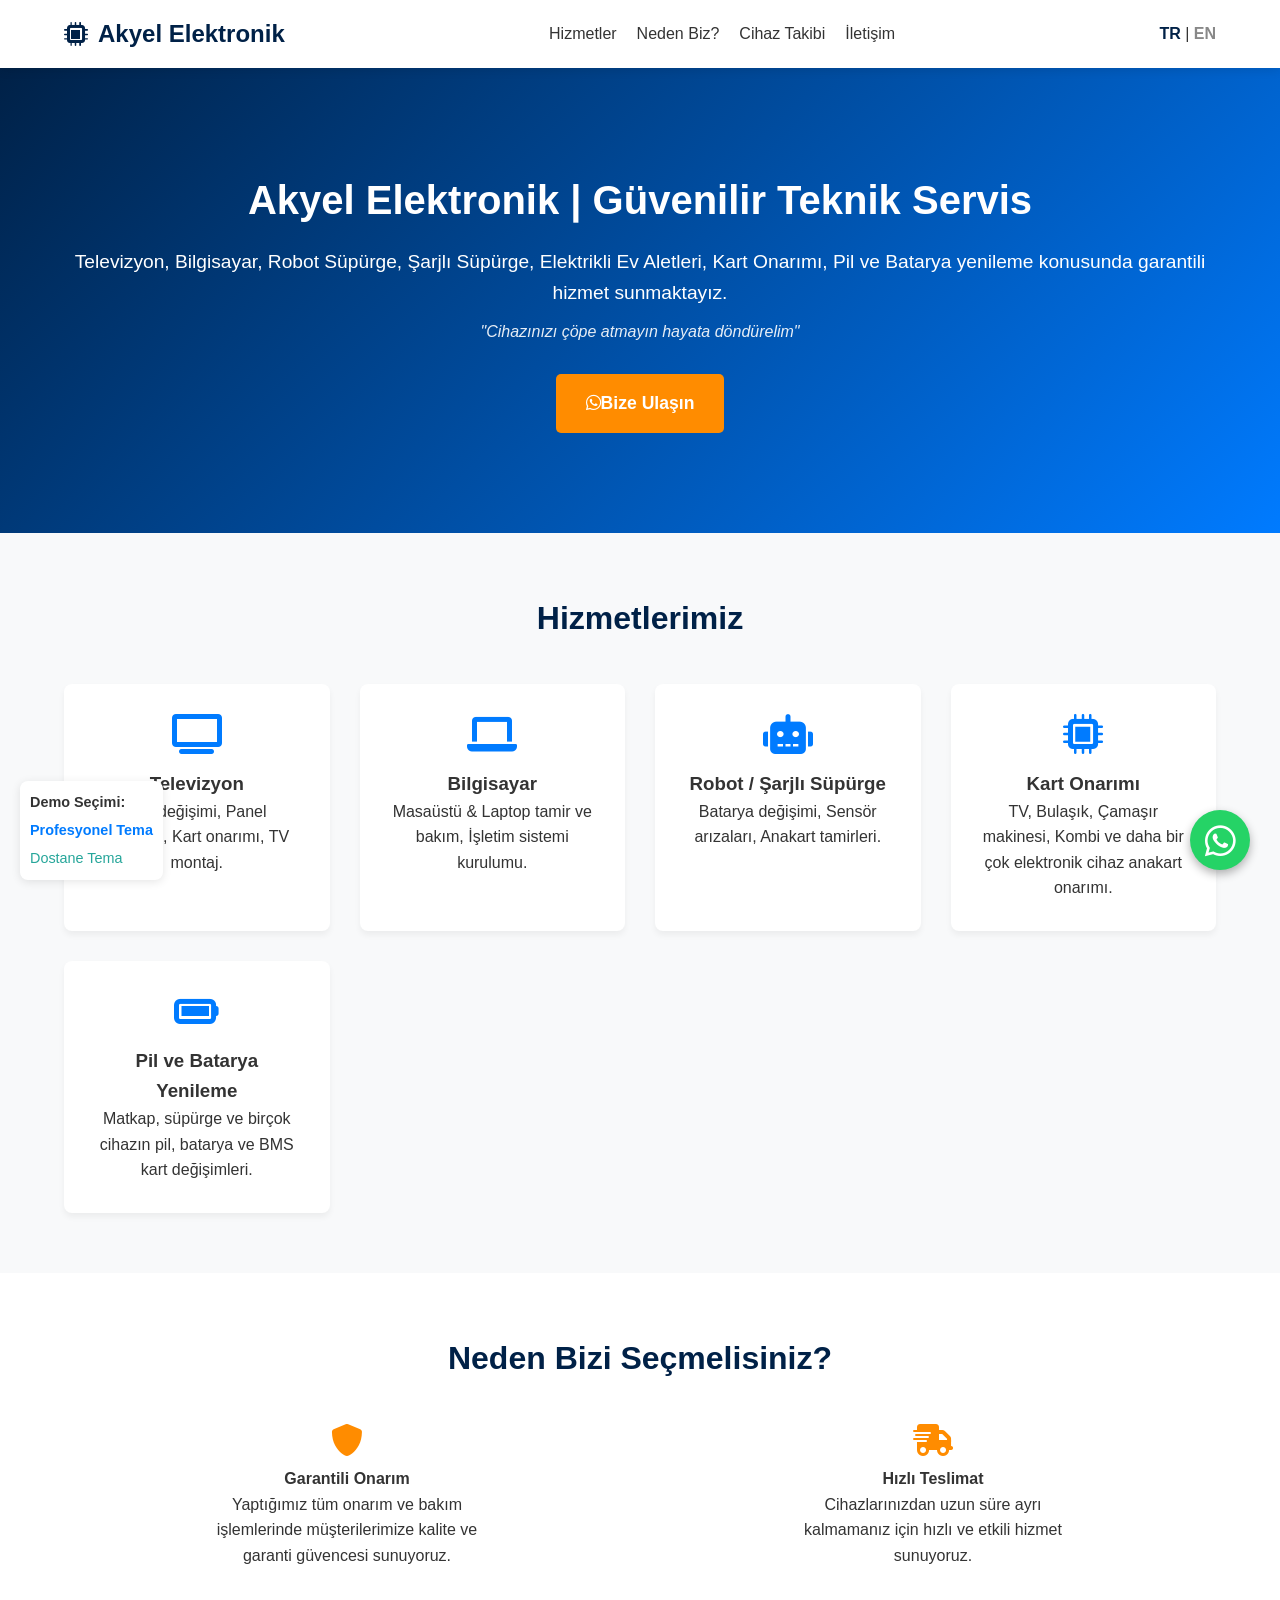
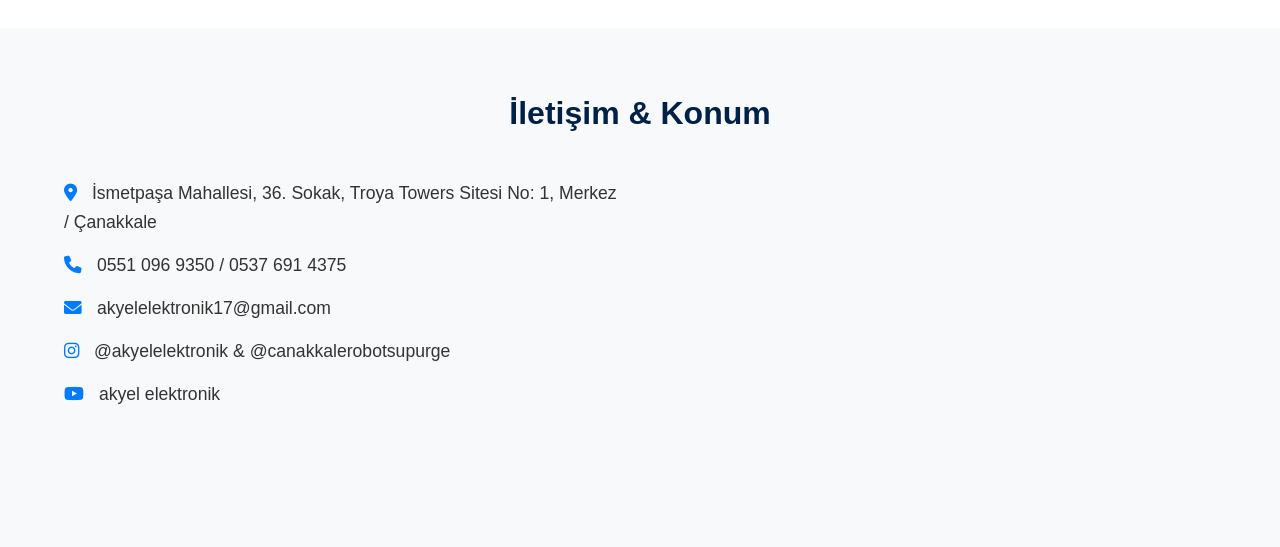
==== elektronik-servis-demo/index.html @ ee331061 "Update index.html" ====
<!DOCTYPE html>
<html lang="tr">
<head>
    <meta charset="UTF-8">
    <meta name="viewport" content="width=device-width, initial-scale=1.0">
    <title>Akyel Elektronik | Teknik Servis</title>
    <link rel="stylesheet" href="styles.css">
    <link rel="stylesheet" href="https://cdnjs.cloudflare.com/ajax/libs/font-awesome/6.0.0/css/all.min.css">
</head>
<body>
    <!-- Header -->
    <header class="sticky-header">
        <div class="container header-container">
            <div class="logo">
                <i class="fas fa-microchip"></i> Akyel Elektronik
            </div>
            <nav>
                <ul class="nav-links">
                    <li><a href="#services">Hizmetler</a></li>
                    <li><a href="#why-us">Neden Biz?</a></li>
                    <li><a href="#tracking">Cihaz Takibi</a></li>
                    <li><a href="#contact">İletişim</a></li>
                </ul>
            </nav>
            <div class="lang-toggle">
                <span class="active">TR</span> | <span>EN</span>
            </div>
        </div>
    </header>

    <!-- Hero Section -->
    <section class="hero">
        <div class="container hero-content">
            <h1>Akyel Elektronik | Güvenilir Teknik Servis</h1>
            <p class="sub-headline">Televizyon, Bilgisayar, Robot Süpürge, Şarjlı Süpürge, Elektrikli Ev Aletleri, Kart Onarımı, Pil ve Batarya yenileme konusunda garantili hizmet sunmaktayız.</p>
            <p class="slogan">"Cihazınızı çöpe atmayın hayata döndürelim"</p>
            <a href="https://wa.me/905510969350" class="cta-button"><i class="fab fa-whatsapp"></i>Bize Ulaşın</a>
        </div>
    </section>

    <!-- Services Section -->
    <section id="services" class="services">
        <div class="container">
            <h2>Hizmetlerimiz</h2>
            <div class="services-grid">
                <div class="service-card">
                    <i class="fas fa-tv"></i>
                    <h3>Televizyon</h3>
                    <p>Led değişimi, Panel değişimi, Kart onarımı, TV montaj.</p>
                </div>
                <div class="service-card">
                    <i class="fas fa-laptop"></i>
                    <h3>Bilgisayar</h3>
                    <p>Masaüstü & Laptop tamir ve bakım, İşletim sistemi kurulumu.</p>
                </div>
                <div class="service-card">
                    <i class="fas fa-robot"></i>
                    <h3>Robot / Şarjlı Süpürge</h3>
                    <p>Batarya değişimi, Sensör arızaları, Anakart tamirleri.</p>
                </div>
                <div class="service-card">
                    <i class="fas fa-microchip"></i>
                    <h3>Kart Onarımı</h3>
                    <p>TV, Bulaşık, Çamaşır makinesi, Kombi ve daha bir çok elektronik cihaz anakart onarımı.</p>
                </div>
                <div class="service-card">
                    <i class="fas fa-battery-full"></i>
                    <h3>Pil ve Batarya Yenileme</h3>
                    <p>Matkap, süpürge ve birçok cihazın pil, batarya ve BMS kart değişimleri.</p>
                </div>
            </div>
        </div>
    </section>

    <!-- Why Us Section -->
    <section id="why-us" class="why-us">
        <div class="container">
            <h2>Neden Bizi Seçmelisiniz?</h2>
            <div class="features">
                <div class="feature">
                    <i class="fas fa-shield-alt"></i>
                    <h4>Garantili Onarım</h4>
                    <p>Yaptığımız tüm onarım ve bakım işlemlerinde müşterilerimize kalite ve garanti güvencesi sunuyoruz.</p>
                </div>
                <div class="feature">
                    <i class="fas fa-shipping-fast"></i>
                    <h4>Hızlı Teslimat</h4>
                    <p>Cihazlarınızdan uzun süre ayrı kalmamanız için hızlı ve etkili hizmet sunuyoruz.</p>
                </div>
            </div>
        </div>
    </section>

    <!-- Contact & Location -->
    <section id="contact" class="contact">
        <div class="container">
            <h2>İletişim & Konum</h2>
            <div class="contact-content">
                <div class="contact-info">
                    <p><i class="fas fa-map-marker-alt"></i> İsmetpaşa Mahallesi, 36. Sokak, Troya Towers Sitesi No: 1, Merkez / Çanakkale</p>
                    <p><i class="fas fa-phone"></i> 0551 096 9350 / 0537 691 4375</p>
                    <p><i class="fas fa-envelope"></i> akyelelektronik17@gmail.com</p>
                    <p><i class="fab fa-instagram"></i> @akyelelektronik & @canakkalerobotsupurge</p>
                    <p><i class="fab fa-youtube"></i> akyel elektronik</p>
                </div>
                <div class="map-placeholder">
                    <!-- Embed Google Maps iframe here -->
                    <iframe src="https://www.google.com/maps/embed?pb=!1m18!1m12!1m3!1d3047.854974246197!2d26.41703667527181!3d40.13437197148569!2m3!1f0!2f0!3f0!3m2!1i1024!2i768!4f13.1!3m3!1m2!1s0x14b1a9e8674c9651%3A0xeab5b7f74c10eb1b!2sTroya%20Towers!5e0!3m2!1str!2str!4v1709825638123!5m2!1str!2str" width="100%" height="300" style="border:0;" allowfullscreen="" loading="lazy" referrerpolicy="no-referrer-when-downgrade"></iframe>
                </div>
            </div>
        </div>
    </section>

    <!-- Theme Switcher -->
    <div class="theme-switcher" style="position: fixed; bottom: 20px; left: 20px; background: white; padding: 10px; border-radius: 8px; box-shadow: 0 2px 10px rgba(0,0,0,0.1); z-index: 1000;">
        <p style="margin-bottom: 5px; font-weight: bold; font-size: 0.9rem;">Demo Seçimi:</p>
        <a href="index.html" style="display: block; color: #007BFF; text-decoration: none; font-weight: bold; margin-bottom: 5px; font-size: 0.9rem;">Profesyonel Tema</a>
        <a href="../elektronik-servis-friendly/index.html" style="display: block; color: #26A69A; text-decoration: none; font-size: 0.9rem;">Dostane Tema</a>
    </div>

    <!-- Floating WhatsApp Button -->
    <a href="https://wa.me/905510969350" class="floating-wa" target="_blank">
        <i class="fab fa-whatsapp"></i>
    </a>

    <script src="script.js"></script>
</body>
</html>
---- elektronik-servis-demo/styles.css ----
:root {
    --primary-color: #002147; /* Deep Navy */
    --secondary-color: #007BFF; /* Electric Blue */
    --accent-color: #FF8C00; /* Safety Orange */
    --bg-color: #F8F9FA; /* Cloud Gray */
    --text-color: #333333;
    --white: #ffffff;
}

* {
    margin: 0;
    padding: 0;
    box-sizing: border-box;
    font-family: 'Segoe UI', Tahoma, Geneva, Verdana, sans-serif;
}

body {
    background-color: var(--bg-color);
    color: var(--text-color);
    line-height: 1.6;
    scroll-behavior: smooth;
}

.container {
    width: 90%;
    max-width: 1200px;
    margin: 0 auto;
}

/* Header */
.sticky-header {
    position: sticky;
    top: 0;
    background-color: var(--white);
    box-shadow: 0 2px 10px rgba(0,0,0,0.1);
    z-index: 1000;
    padding: 15px 0;
}

.header-container {
    display: flex;
    justify-content: space-between;
    align-items: center;
}

.logo {
    font-size: 1.5rem;
    font-weight: bold;
    color: var(--primary-color);
    display: flex;
    align-items: center;
    gap: 10px;
}

.nav-links {
    list-style: none;
    display: flex;
    gap: 20px;
}

.nav-links a {
    text-decoration: none;
    color: var(--text-color);
    font-weight: 500;
    transition: color 0.3s;
}

.nav-links a:hover {
    color: var(--secondary-color);
}

.lang-toggle span {
    cursor: pointer;
    font-weight: bold;
    color: #888;
}

.lang-toggle span.active {
    color: var(--primary-color);
}

/* Hero Section */
.hero {
    background: linear-gradient(135deg, var(--primary-color), var(--secondary-color));
    color: var(--white);
    padding: 100px 0;
    text-align: center;
}

.hero h1 {
    font-size: 2.5rem;
    margin-bottom: 15px;
}

.sub-headline {
    font-size: 1.2rem;
    margin-bottom: 10px;
}

.slogan {
    font-style: italic;
    margin-bottom: 30px;
    opacity: 0.9;
}

.cta-button {
    display: inline-block;
    background-color: var(--accent-color);
    color: var(--white);
    padding: 15px 30px;
    text-decoration: none;
    border-radius: 5px;
    font-size: 1.1rem;
    font-weight: bold;
    transition: background-color 0.3s;
}

.cta-button:hover {
    background-color: #e07b00;
}

/* Sections General */
section {
    padding: 60px 0;
}

section h2 {
    text-align: center;
    color: var(--primary-color);
    margin-bottom: 40px;
    font-size: 2rem;
}

/* Services Grid */
.services-grid {
    display: grid;
    grid-template-columns: repeat(auto-fit, minmax(250px, 1fr));
    gap: 30px;
}

.service-card {
    background: var(--white);
    padding: 30px;
    border-radius: 8px;
    text-align: center;
    box-shadow: 0 4px 6px rgba(0,0,0,0.05);
    transition: transform 0.3s;
}

.service-card:hover {
    transform: translateY(-5px);
}

.service-card i {
    font-size: 2.5rem;
    color: var(--secondary-color);
    margin-bottom: 15px;
}

/* Why Us */
.why-us {
    background-color: var(--white);
}

.features {
    display: flex;
    justify-content: space-around;
    flex-wrap: wrap;
    gap: 20px;
}

.feature {
    text-align: center;
    max-width: 300px;
}

.feature i {
    font-size: 2rem;
    color: var(--accent-color);
    margin-bottom: 10px;
}

/* Tracking */
.tracking {
    text-align: center;
}

.tracking-form {
    margin-top: 20px;
    display: flex;
    justify-content: center;
    gap: 10px;
}

.tracking-form input {
    padding: 10px 15px;
    font-size: 1rem;
    border: 1px solid #ccc;
    border-radius: 4px;
    width: 100%;
    max-width: 300px;
}

.btn-secondary {
    background-color: var(--primary-color);
    color: var(--white);
    border: none;
    padding: 10px 20px;
    font-size: 1rem;
    border-radius: 4px;
    cursor: pointer;
}

.hidden {
    display: none !important;
}

#tracking-result {
    margin-top: 20px;
    padding: 15px;
    border-radius: 4px;
    display: inline-block;
}

/* Contact */
.contact-content {
    display: flex;
    flex-wrap: wrap;
    gap: 40px;
    justify-content: space-between;
}

.contact-info {
    flex: 1;
    min-width: 300px;
}

.contact-info p {
    margin-bottom: 15px;
    font-size: 1.1rem;
}

.contact-info i {
    color: var(--secondary-color);
    margin-right: 10px;
}

.map-placeholder {
    flex: 1;
    min-width: 300px;
}

.mock-map {
    background-color: #e9ecef;
    height: 250px;
    display: flex;
    align-items: center;
    justify-content: center;
    border-radius: 8px;
    color: #6c757d;
    font-weight: bold;
}

/* Floating WhatsApp */
.floating-wa {
    position: fixed;
    bottom: 30px;
    right: 30px;
    background-color: #25D366;
    color: white;
    width: 60px;
    height: 60px;
    border-radius: 50%;
    display: flex;
    align-items: center;
    justify-content: center;
    font-size: 35px;
    box-shadow: 0 4px 10px rgba(0,0,0,0.3);
    z-index: 1000;
    text-decoration: none;
    transition: transform 0.3s;
}

.floating-wa:hover {
    transform: scale(1.1);
}

/* Mobile Responsive */
@media (max-width: 768px) {
    .nav-links {
        display: none; /* Simple mobile hide for demo */
    }
    .hero h1 {
        font-size: 2rem;
    }
    .tracking-form {
        flex-direction: column;
        align-items: center;
    }
}
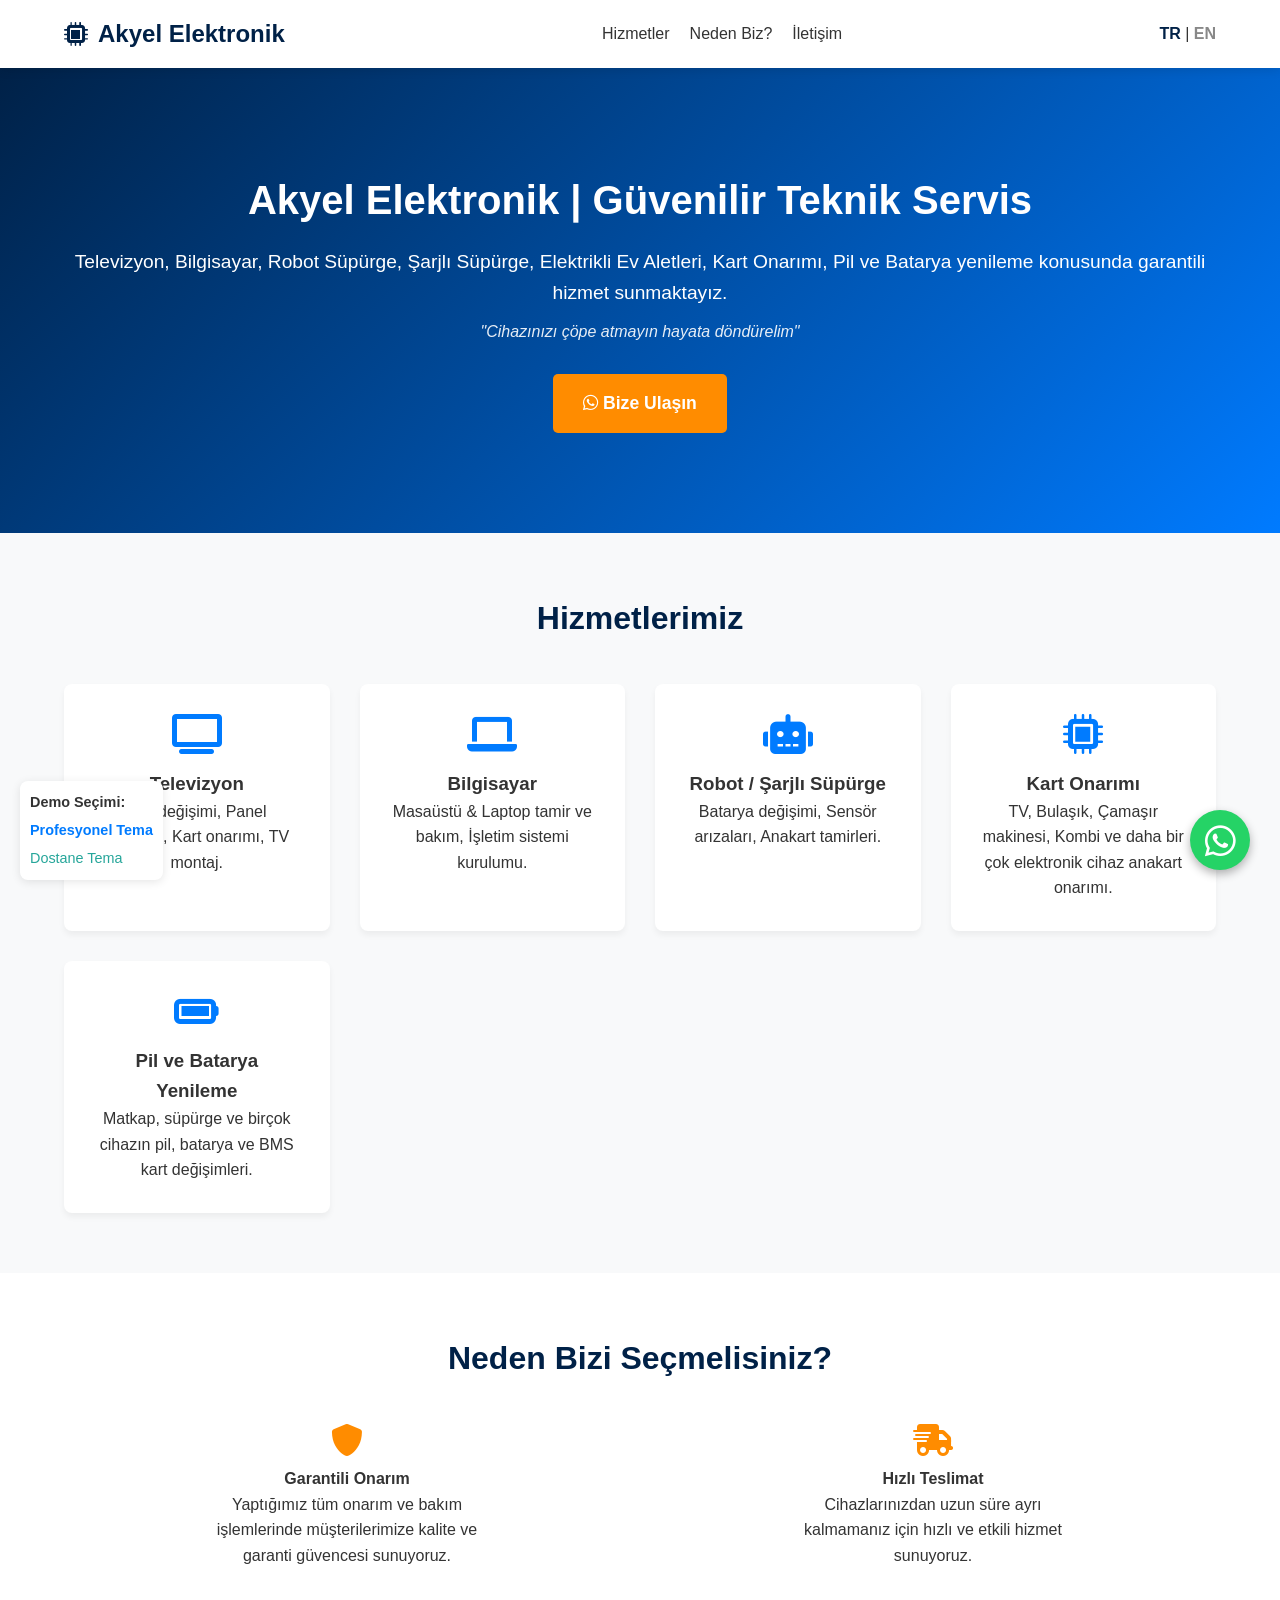
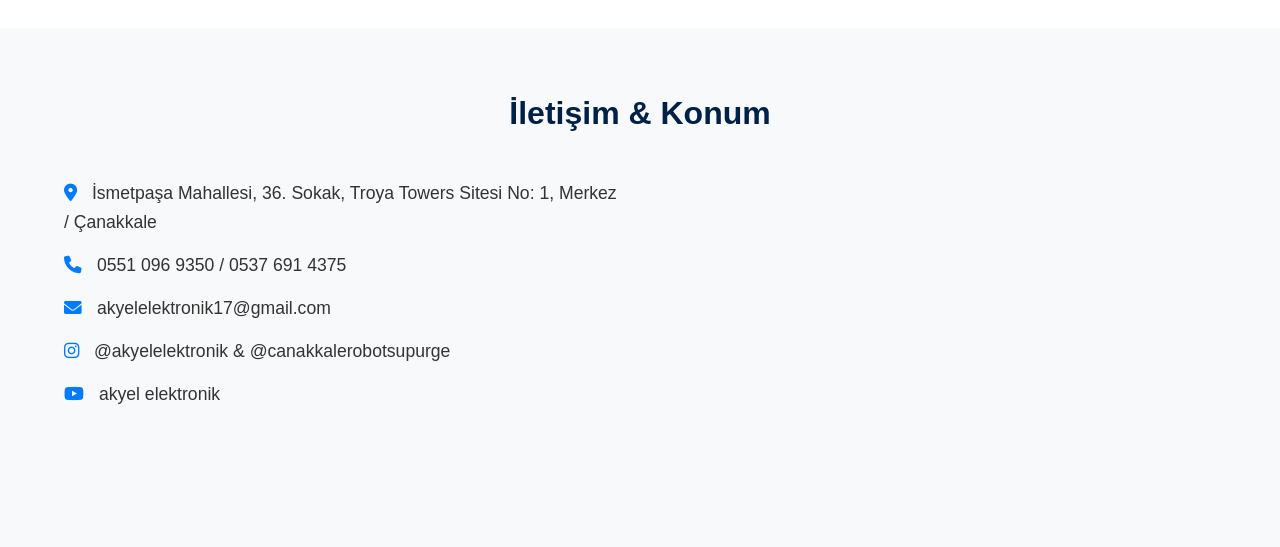
==== commit 680b6bdb: "Remove friendly theme and tweak demo page Delete the elektrik-servis-friendly demo (index.html and t" ====
--- a/elektronik-servis-demo/index.html
+++ b/elektronik-servis-demo/index.html
@@ -18,7 +18,6 @@
                 <ul class="nav-links">
                     <li><a href="#services">Hizmetler</a></li>
                     <li><a href="#why-us">Neden Biz?</a></li>
-                    <li><a href="#tracking">Cihaz Takibi</a></li>
                     <li><a href="#contact">İletişim</a></li>
                 </ul>
             </nav>
@@ -34,7 +33,7 @@
             <h1>Akyel Elektronik | Güvenilir Teknik Servis</h1>
             <p class="sub-headline">Televizyon, Bilgisayar, Robot Süpürge, Şarjlı Süpürge, Elektrikli Ev Aletleri, Kart Onarımı, Pil ve Batarya yenileme konusunda garantili hizmet sunmaktayız.</p>
             <p class="slogan">"Cihazınızı çöpe atmayın hayata döndürelim"</p>
-            <a href="https://wa.me/905510969350" class="cta-button"><i class="fab fa-whatsapp"></i>Bize Ulaşın</a>
+            <a href="https://wa.me/905510969350" class="cta-button"><i class="fab fa-whatsapp"></i> Bize Ulaşın</a>
         </div>
     </section>
 
@@ -105,7 +104,7 @@
                 </div>
                 <div class="map-placeholder">
                     <!-- Embed Google Maps iframe here -->
-                    <iframe src="https://www.google.com/maps/embed?pb=!1m18!1m12!1m3!1d3047.854974246197!2d26.41703667527181!3d40.13437197148569!2m3!1f0!2f0!3f0!3m2!1i1024!2i768!4f13.1!3m3!1m2!1s0x14b1a9e8674c9651%3A0xeab5b7f74c10eb1b!2sTroya%20Towers!5e0!3m2!1str!2str!4v1709825638123!5m2!1str!2str" width="100%" height="300" style="border:0;" allowfullscreen="" loading="lazy" referrerpolicy="no-referrer-when-downgrade"></iframe>
+                    <iframe src="https://maps.app.goo.gl/QxZrLkQrFJNAsEnj9" width="100%" height="300" style="border:0;" allowfullscreen="" loading="lazy" referrerpolicy="no-referrer-when-downgrade"></iframe>
                 </div>
             </div>
         </div>
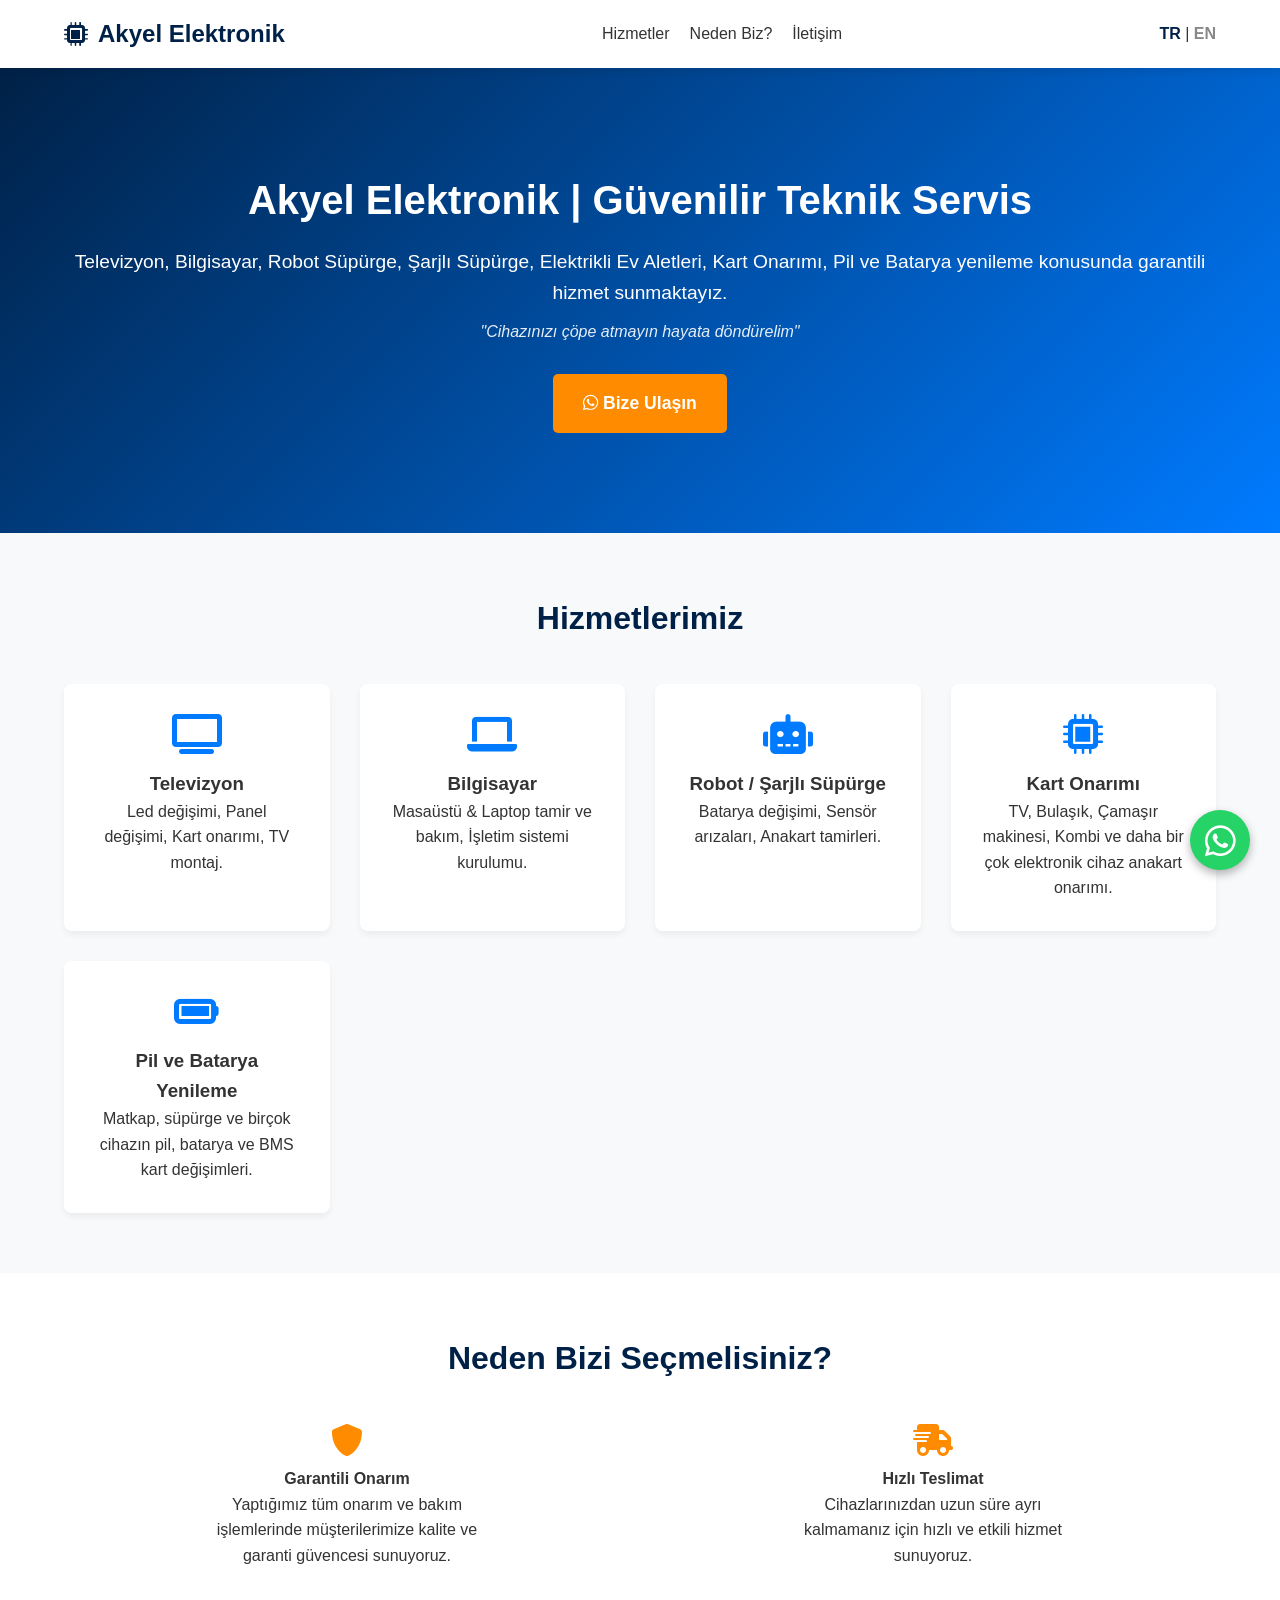
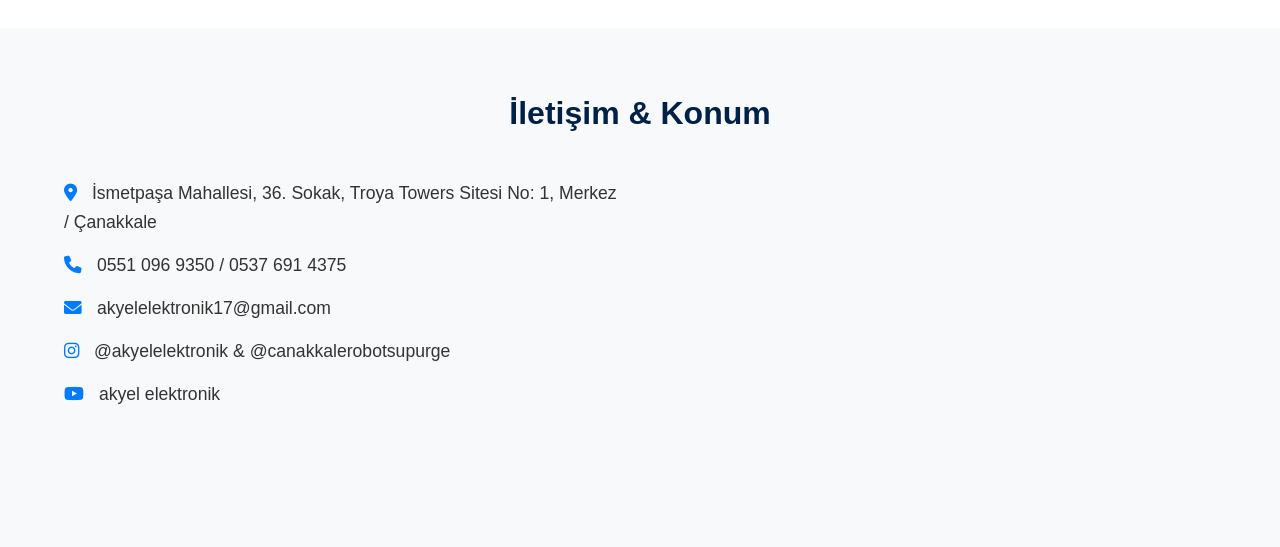
==== commit 0ac54c53: "Update index.html" ====
--- a/elektronik-servis-demo/index.html
+++ b/elektronik-servis-demo/index.html
@@ -104,18 +104,11 @@
                 </div>
                 <div class="map-placeholder">
                     <!-- Embed Google Maps iframe here -->
-                    <iframe src="https://maps.app.goo.gl/QxZrLkQrFJNAsEnj9" width="100%" height="300" style="border:0;" allowfullscreen="" loading="lazy" referrerpolicy="no-referrer-when-downgrade"></iframe>
+                    <iframe src="https://www.google.com/maps/embed?pb=!1m18!1m12!1m3!1d3047.854974246197!2d26.41703667527181!3d40.13437197148569!2m3!1f0!2f0!3f0!3m2!1i1024!2i768!4f13.1!3m3!1m2!1s0x14b1a9e8674c9651%3A0xeab5b7f74c10eb1b!2sTroya%20Towers!5e0!3m2!1str!2str!4v1709825638123!5m2!1str!2str" width="100%" height="300" style="border:0;" allowfullscreen="" loading="lazy" referrerpolicy="no-referrer-when-downgrade"></iframe>
                 </div>
             </div>
         </div>
     </section>
-
-    <!-- Theme Switcher -->
-    <div class="theme-switcher" style="position: fixed; bottom: 20px; left: 20px; background: white; padding: 10px; border-radius: 8px; box-shadow: 0 2px 10px rgba(0,0,0,0.1); z-index: 1000;">
-        <p style="margin-bottom: 5px; font-weight: bold; font-size: 0.9rem;">Demo Seçimi:</p>
-        <a href="index.html" style="display: block; color: #007BFF; text-decoration: none; font-weight: bold; margin-bottom: 5px; font-size: 0.9rem;">Profesyonel Tema</a>
-        <a href="../elektronik-servis-friendly/index.html" style="display: block; color: #26A69A; text-decoration: none; font-size: 0.9rem;">Dostane Tema</a>
-    </div>
 
     <!-- Floating WhatsApp Button -->
     <a href="https://wa.me/905510969350" class="floating-wa" target="_blank">
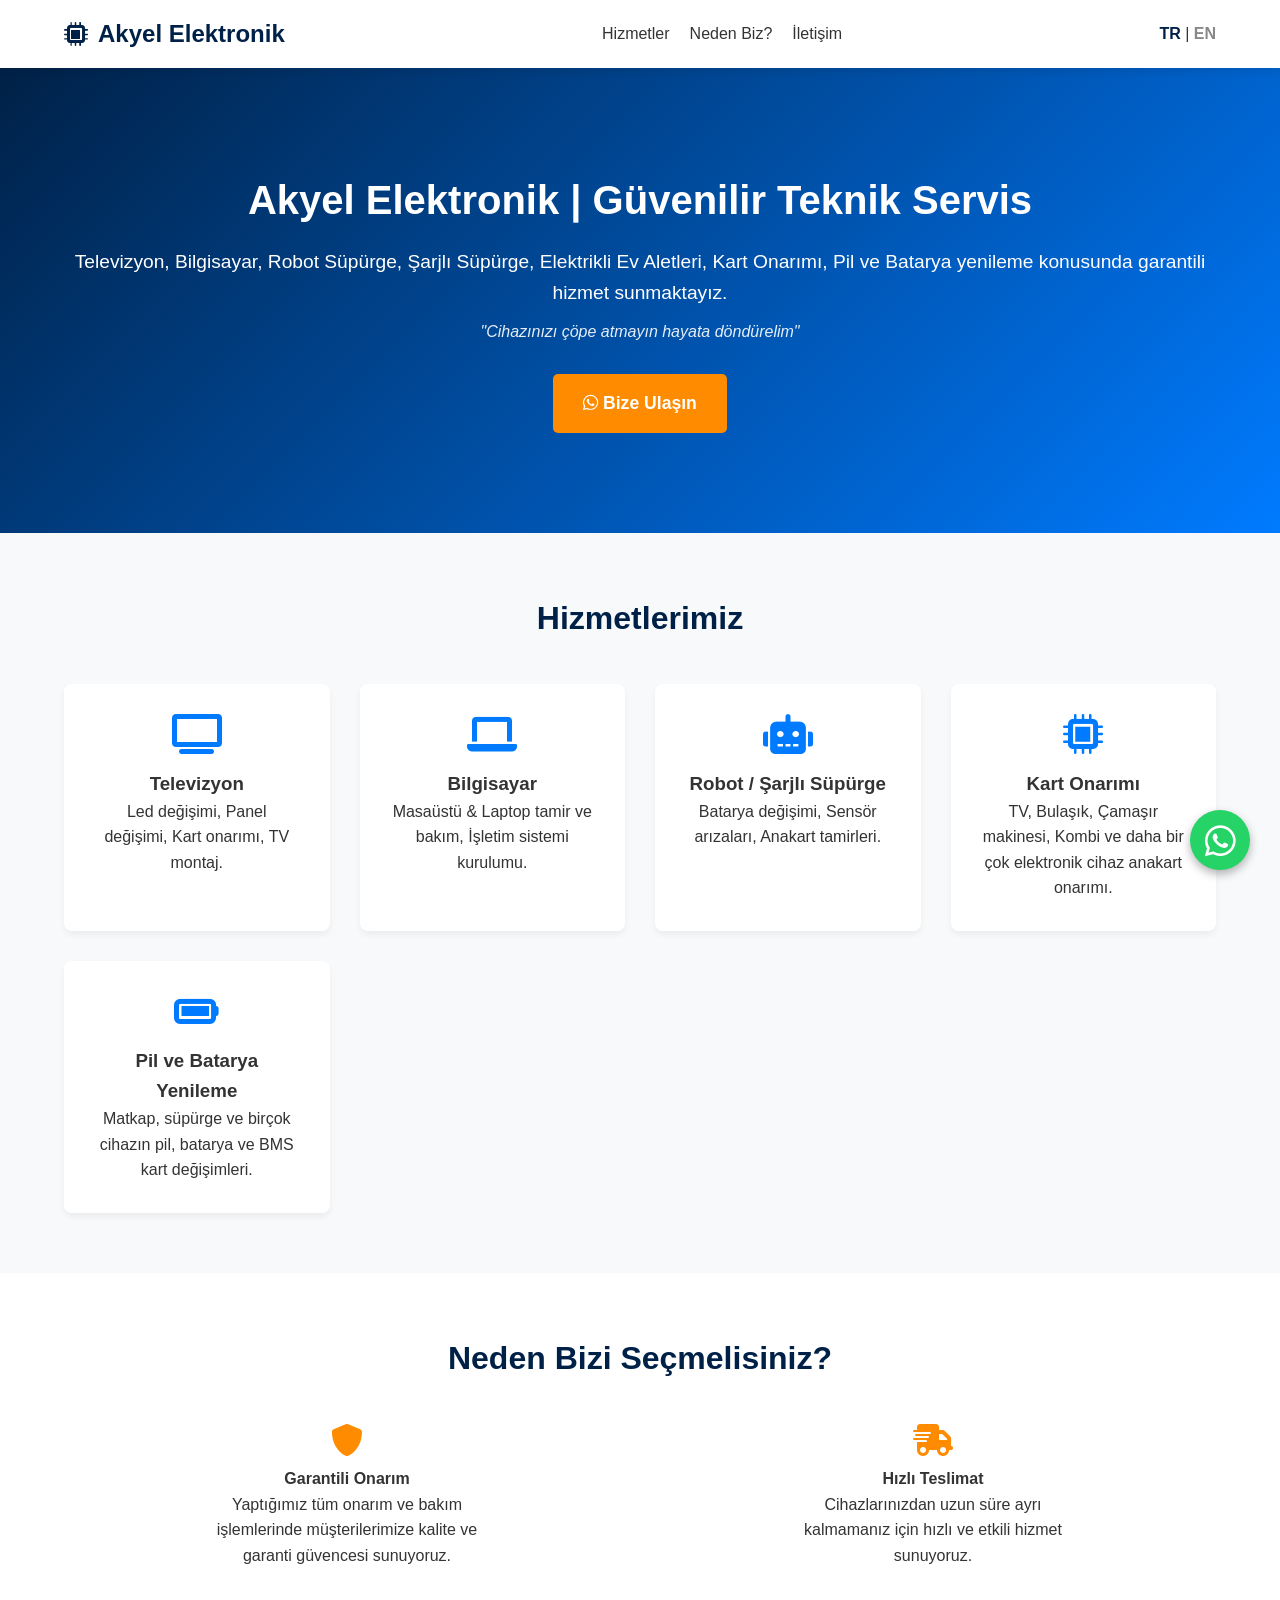
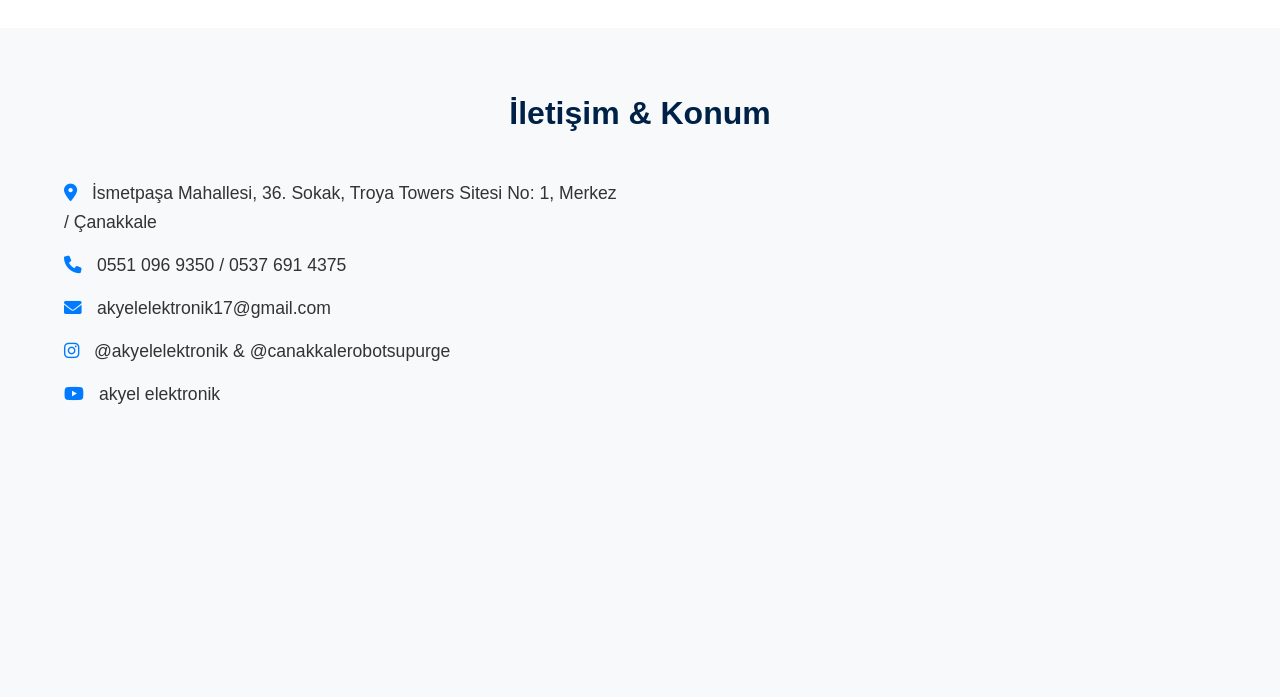
==== commit e5603d93: "Update index.html" ====
--- a/elektronik-servis-demo/index.html
+++ b/elektronik-servis-demo/index.html
@@ -104,8 +104,7 @@
                 </div>
                 <div class="map-placeholder">
                     <!-- Embed Google Maps iframe here -->
-                    <iframe src="https://www.google.com/maps/embed?pb=!1m18!1m12!1m3!1d3047.854974246197!2d26.41703667527181!3d40.13437197148569!2m3!1f0!2f0!3f0!3m2!1i1024!2i768!4f13.1!3m3!1m2!1s0x14b1a9e8674c9651%3A0xeab5b7f74c10eb1b!2sTroya%20Towers!5e0!3m2!1str!2str!4v1709825638123!5m2!1str!2str" width="100%" height="300" style="border:0;" allowfullscreen="" loading="lazy" referrerpolicy="no-referrer-when-downgrade"></iframe>
-                </div>
+                <iframe src="https://www.google.com/maps/embed?pb=!1m18!1m12!1m3!1d975.1894468335465!2d26.44089713906157!3d40.14518762347808!2m3!1f0!2f0!3f0!3m2!1i1024!2i768!4f13.1!3m3!1m2!1s0x14b107accca49709%3A0x8e06c033dfc322df!2sAkyel%20Elektronik!5e0!3m2!1sen!2str!4v1773401223976!5m2!1sen!2str" width="600" height="450" style="border:0;" allowfullscreen="" loading="lazy" referrerpolicy="no-referrer-when-downgrade"></iframe>                </div>
             </div>
         </div>
     </section>
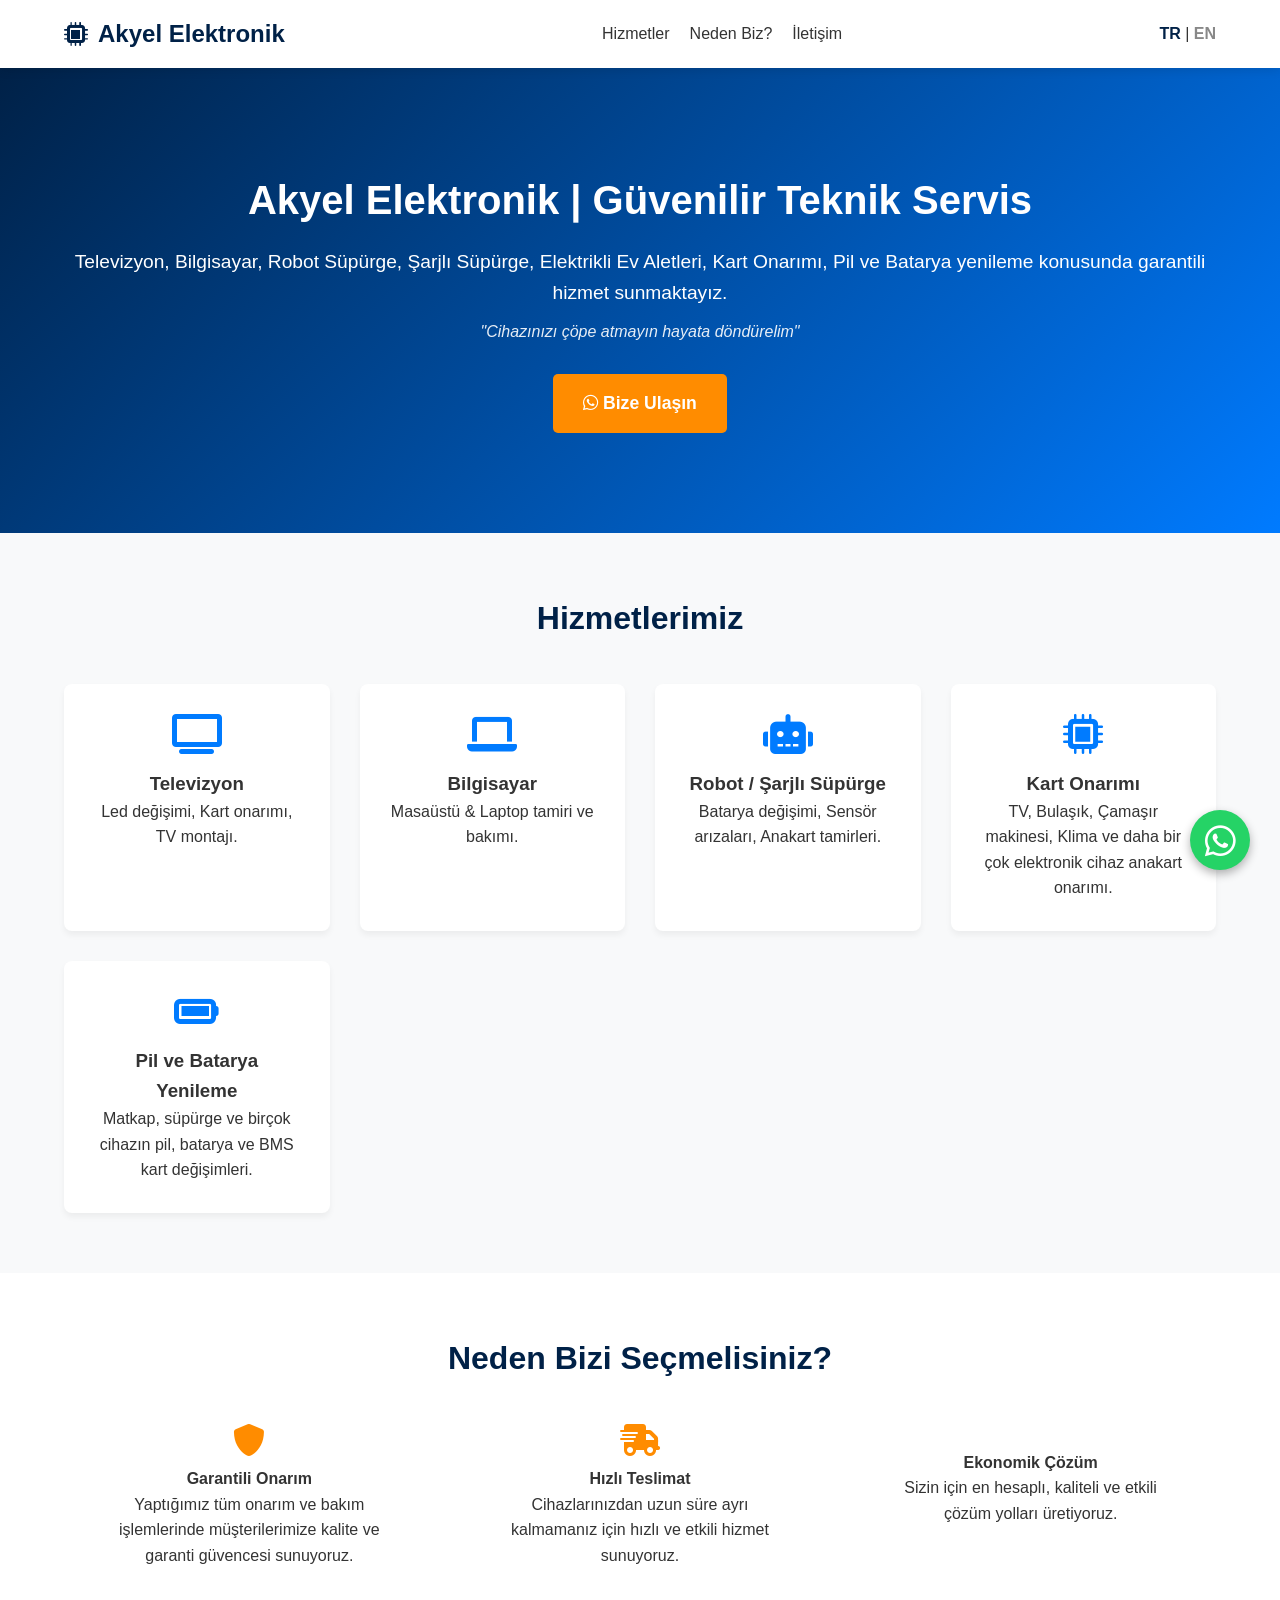
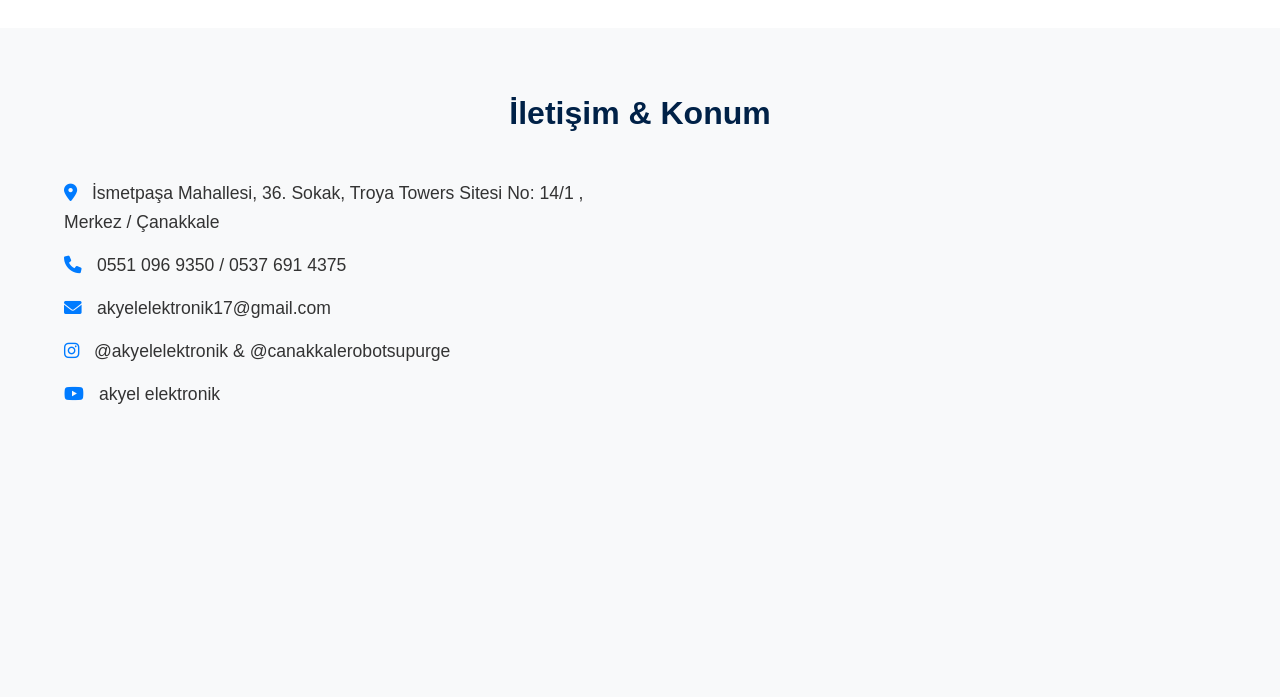
==== commit 243bc4e8: "Update index.html" ====
--- a/elektronik-servis-demo/index.html
+++ b/elektronik-servis-demo/index.html
@@ -45,12 +45,12 @@
                 <div class="service-card">
                     <i class="fas fa-tv"></i>
                     <h3>Televizyon</h3>
-                    <p>Led değişimi, Panel değişimi, Kart onarımı, TV montaj.</p>
+                    <p>Led değişimi, Kart onarımı, TV montajı.</p>
                 </div>
                 <div class="service-card">
                     <i class="fas fa-laptop"></i>
                     <h3>Bilgisayar</h3>
-                    <p>Masaüstü & Laptop tamir ve bakım, İşletim sistemi kurulumu.</p>
+                    <p>Masaüstü & Laptop tamiri ve bakımı.</p>
                 </div>
                 <div class="service-card">
                     <i class="fas fa-robot"></i>
@@ -60,7 +60,7 @@
                 <div class="service-card">
                     <i class="fas fa-microchip"></i>
                     <h3>Kart Onarımı</h3>
-                    <p>TV, Bulaşık, Çamaşır makinesi, Kombi ve daha bir çok elektronik cihaz anakart onarımı.</p>
+                    <p>TV, Bulaşık, Çamaşır makinesi, Klima ve daha bir çok elektronik cihaz anakart onarımı.</p>
                 </div>
                 <div class="service-card">
                     <i class="fas fa-battery-full"></i>
@@ -86,6 +86,11 @@
                     <h4>Hızlı Teslimat</h4>
                     <p>Cihazlarınızdan uzun süre ayrı kalmamanız için hızlı ve etkili hizmet sunuyoruz.</p>
                 </div>
+                <div class="feature">
+                    <i class="fas fa-economic-solution"></i>
+                    <h4>Ekonomik Çözüm</h4>
+                    <p>Sizin için en hesaplı, kaliteli ve etkili çözüm yolları üretiyoruz.</p>
+                </div>
             </div>
         </div>
     </section>
@@ -96,7 +101,7 @@
             <h2>İletişim & Konum</h2>
             <div class="contact-content">
                 <div class="contact-info">
-                    <p><i class="fas fa-map-marker-alt"></i> İsmetpaşa Mahallesi, 36. Sokak, Troya Towers Sitesi No: 1, Merkez / Çanakkale</p>
+                    <p><i class="fas fa-map-marker-alt"></i> İsmetpaşa Mahallesi, 36. Sokak, Troya Towers Sitesi No: 14/1 , Merkez / Çanakkale</p>
                     <p><i class="fas fa-phone"></i> 0551 096 9350 / 0537 691 4375</p>
                     <p><i class="fas fa-envelope"></i> akyelelektronik17@gmail.com</p>
                     <p><i class="fab fa-instagram"></i> @akyelelektronik & @canakkalerobotsupurge</p>
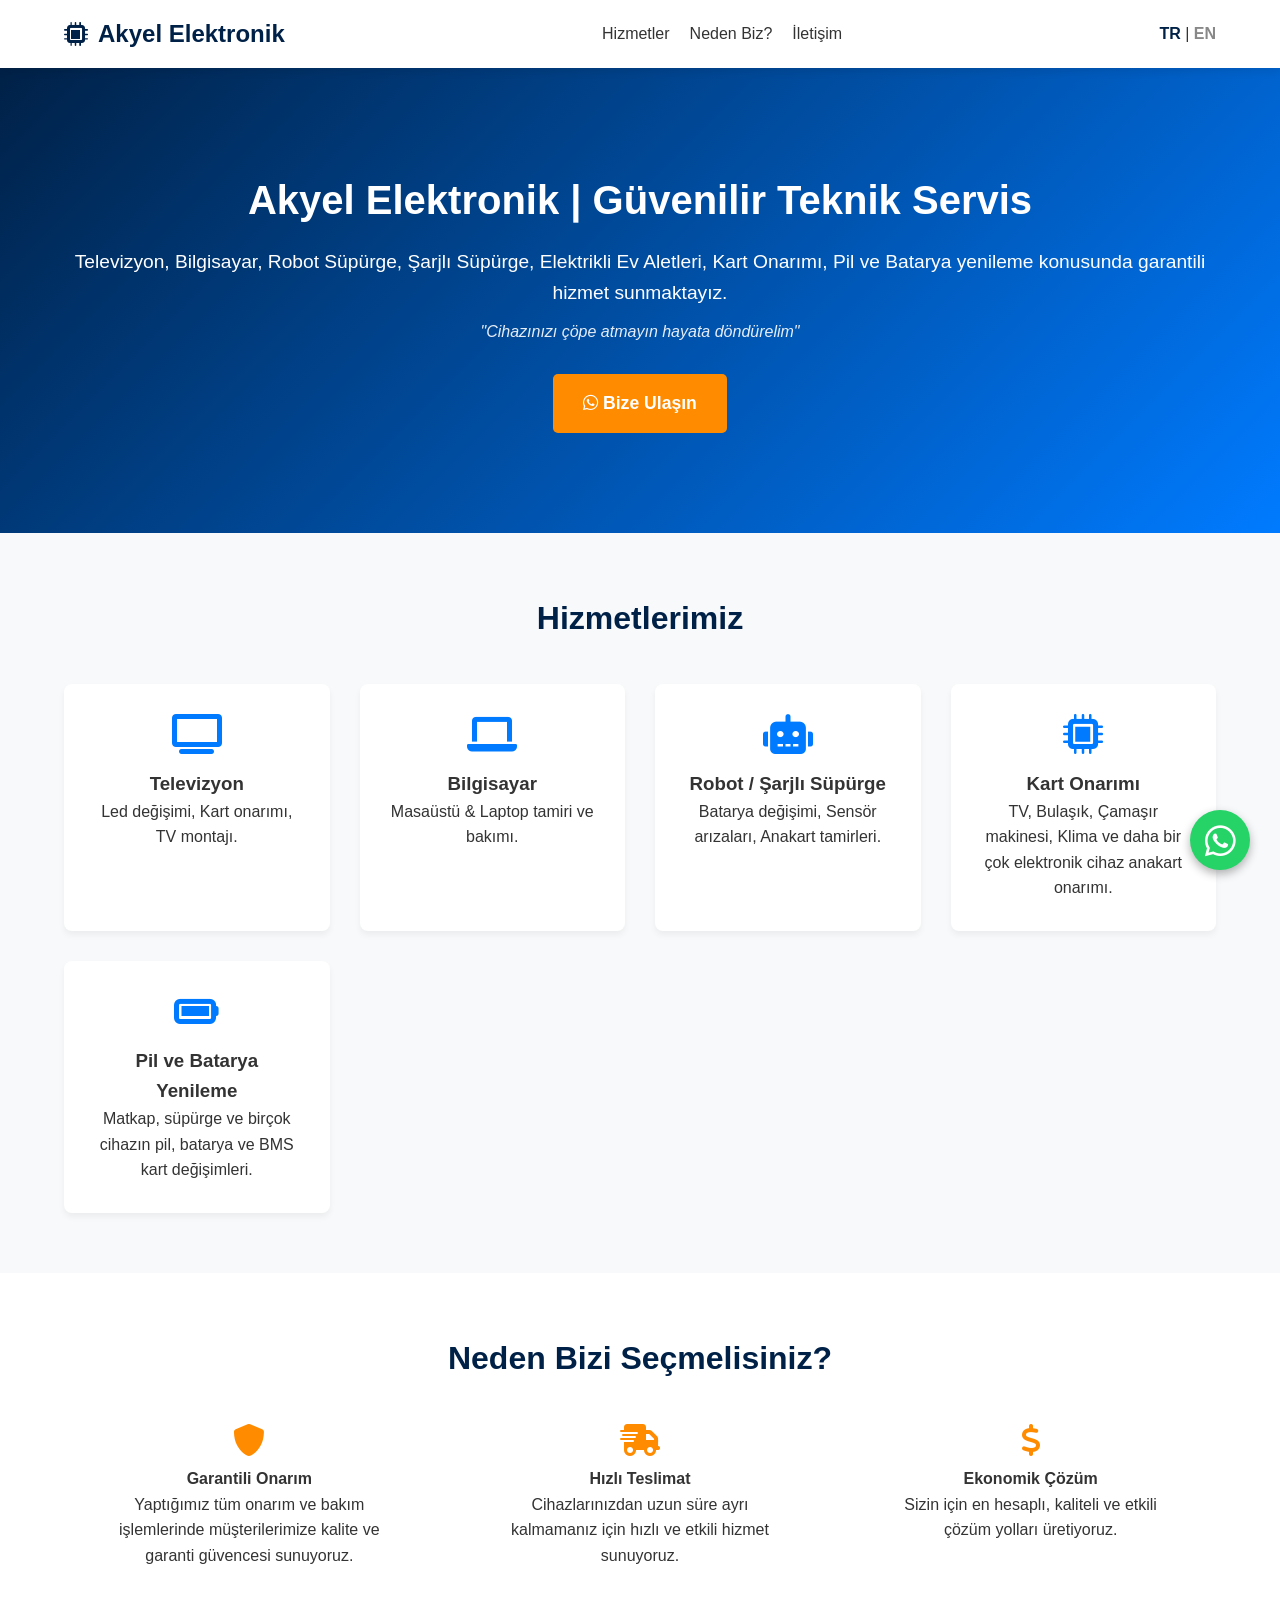
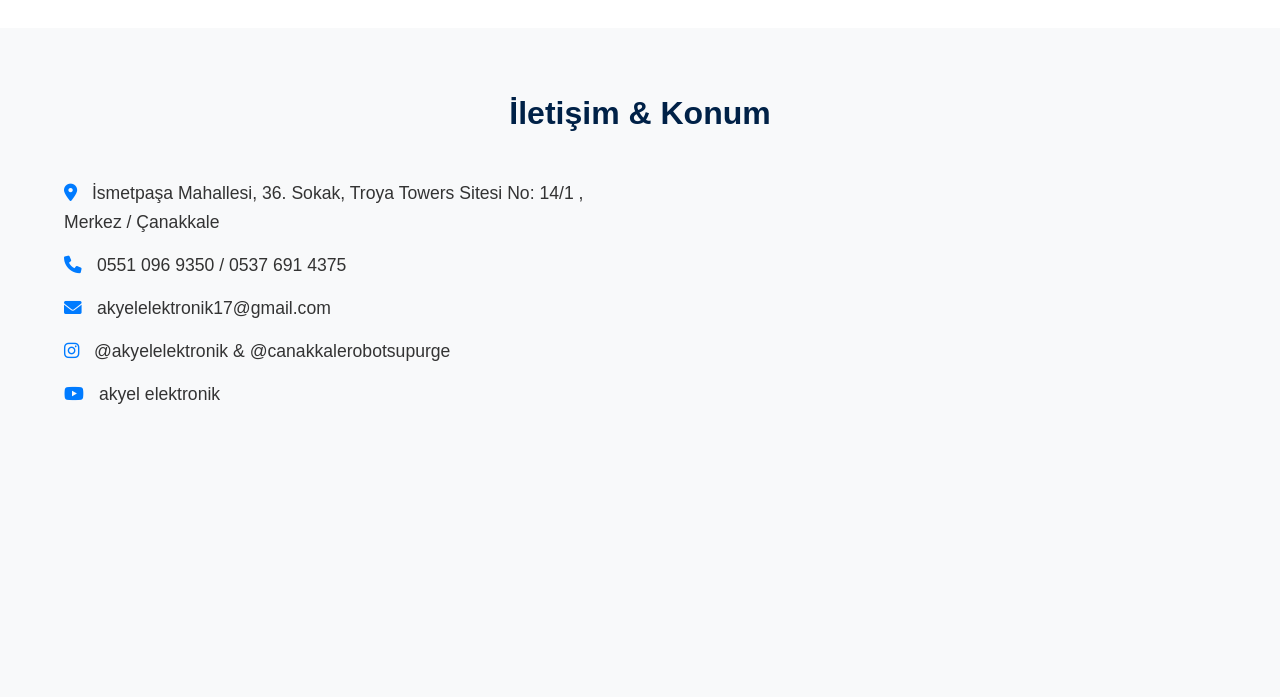
==== commit 7602a1e2: "Update index.html" ====
--- a/elektronik-servis-demo/index.html
+++ b/elektronik-servis-demo/index.html
@@ -87,7 +87,7 @@
                     <p>Cihazlarınızdan uzun süre ayrı kalmamanız için hızlı ve etkili hizmet sunuyoruz.</p>
                 </div>
                 <div class="feature">
-                    <i class="fas fa-economic-solution"></i>
+                    <i class="fas fa-dollar-sign"></i>
                     <h4>Ekonomik Çözüm</h4>
                     <p>Sizin için en hesaplı, kaliteli ve etkili çözüm yolları üretiyoruz.</p>
                 </div>
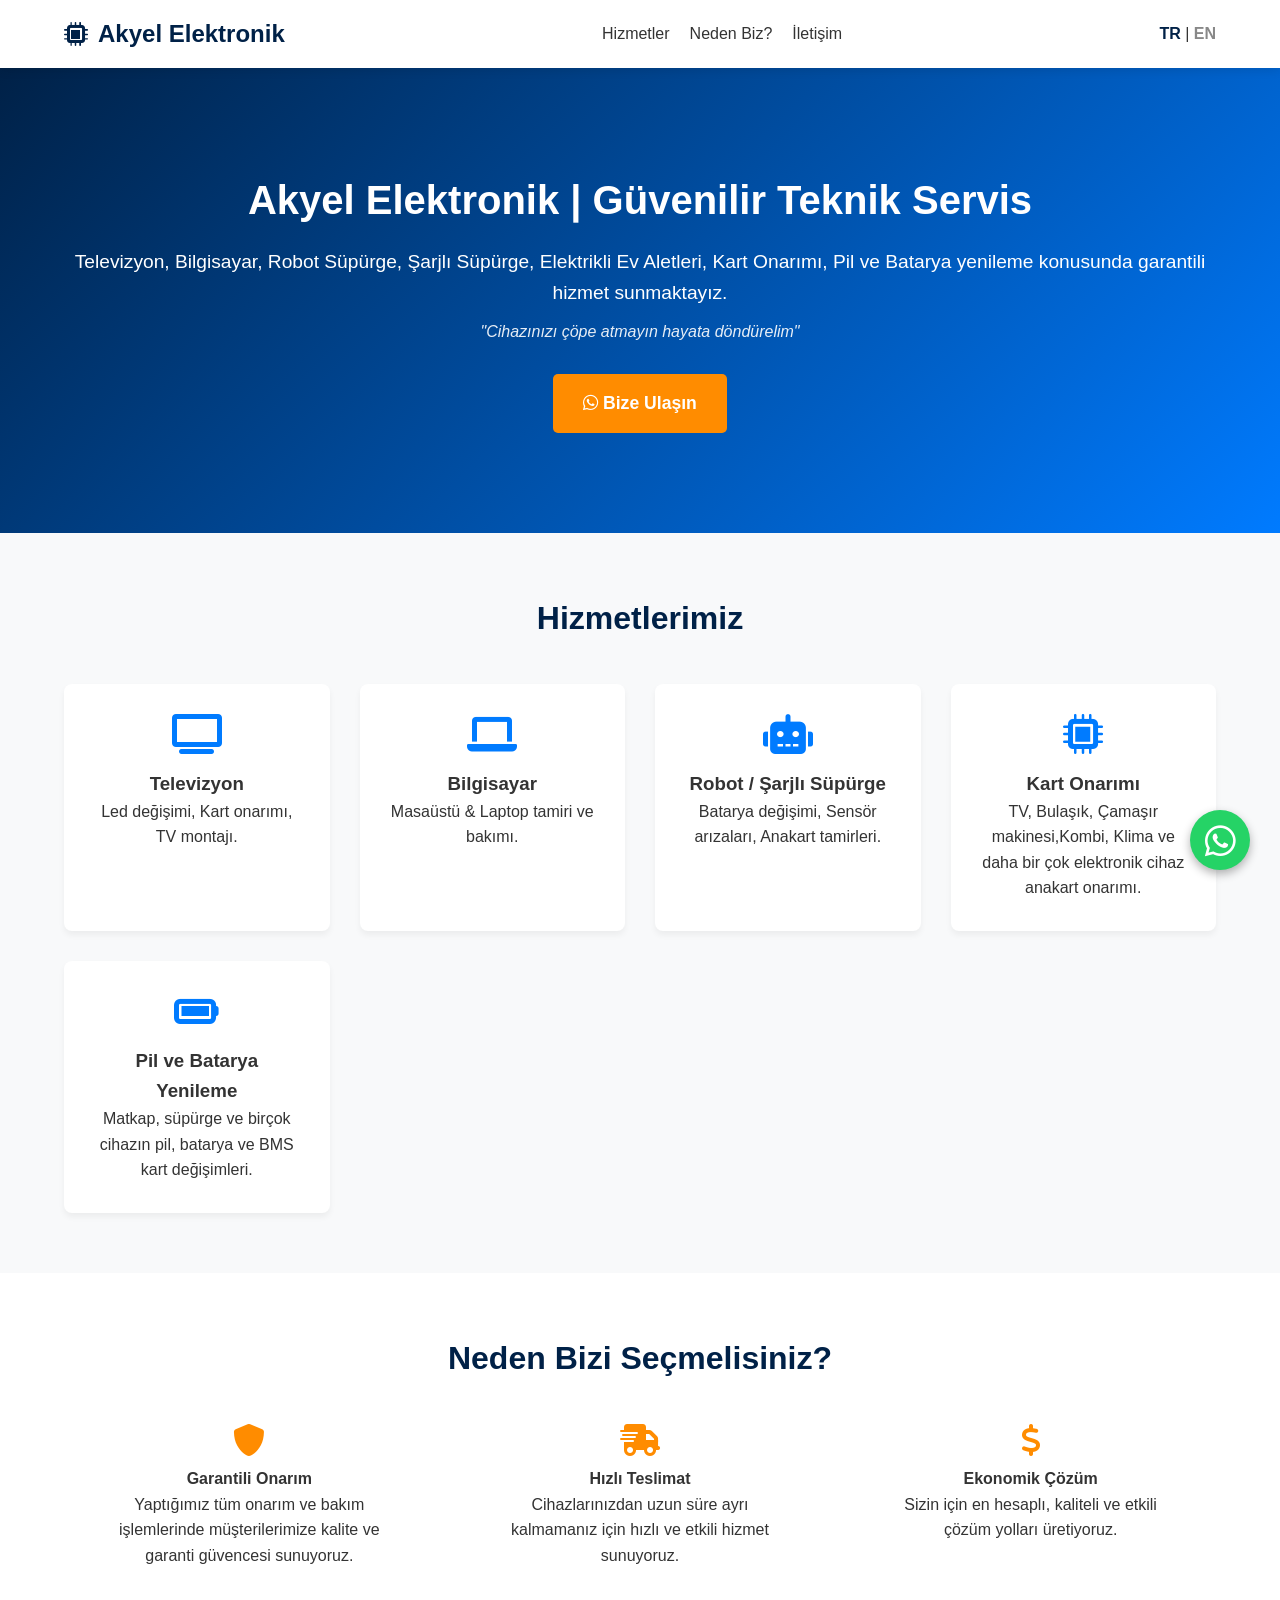
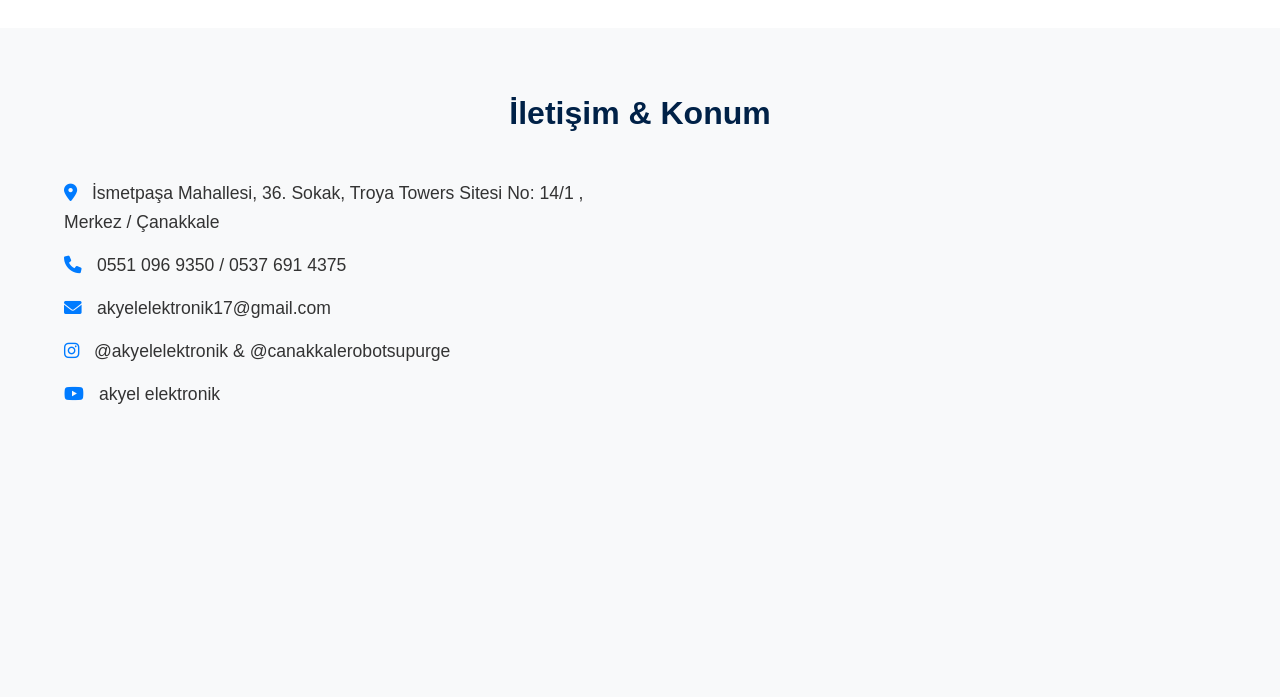
==== commit 74f76ec6: "Update index.html" ====
--- a/elektronik-servis-demo/index.html
+++ b/elektronik-servis-demo/index.html
@@ -60,7 +60,7 @@
                 <div class="service-card">
                     <i class="fas fa-microchip"></i>
                     <h3>Kart Onarımı</h3>
-                    <p>TV, Bulaşık, Çamaşır makinesi, Klima ve daha bir çok elektronik cihaz anakart onarımı.</p>
+                    <p>TV, Bulaşık, Çamaşır makinesi,Kombi, Klima ve daha bir çok elektronik cihaz anakart onarımı.</p>
                 </div>
                 <div class="service-card">
                     <i class="fas fa-battery-full"></i>
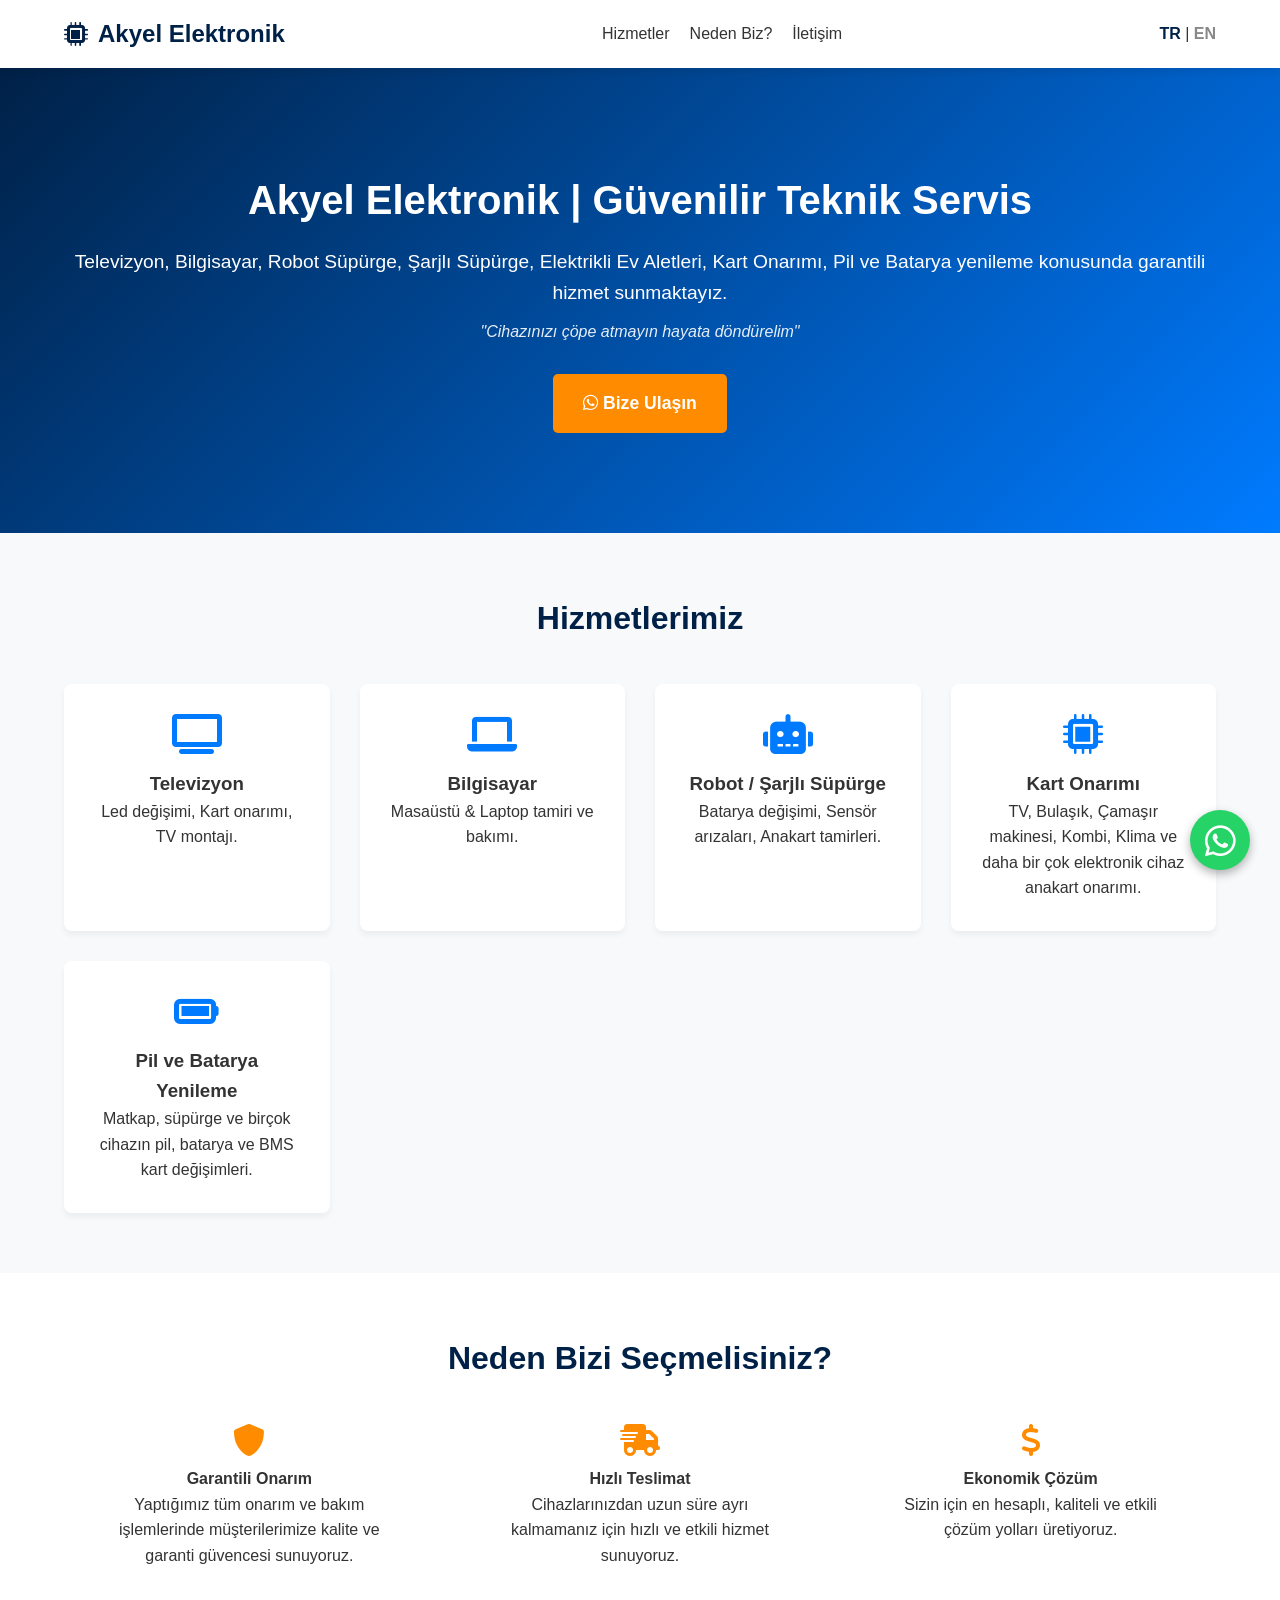
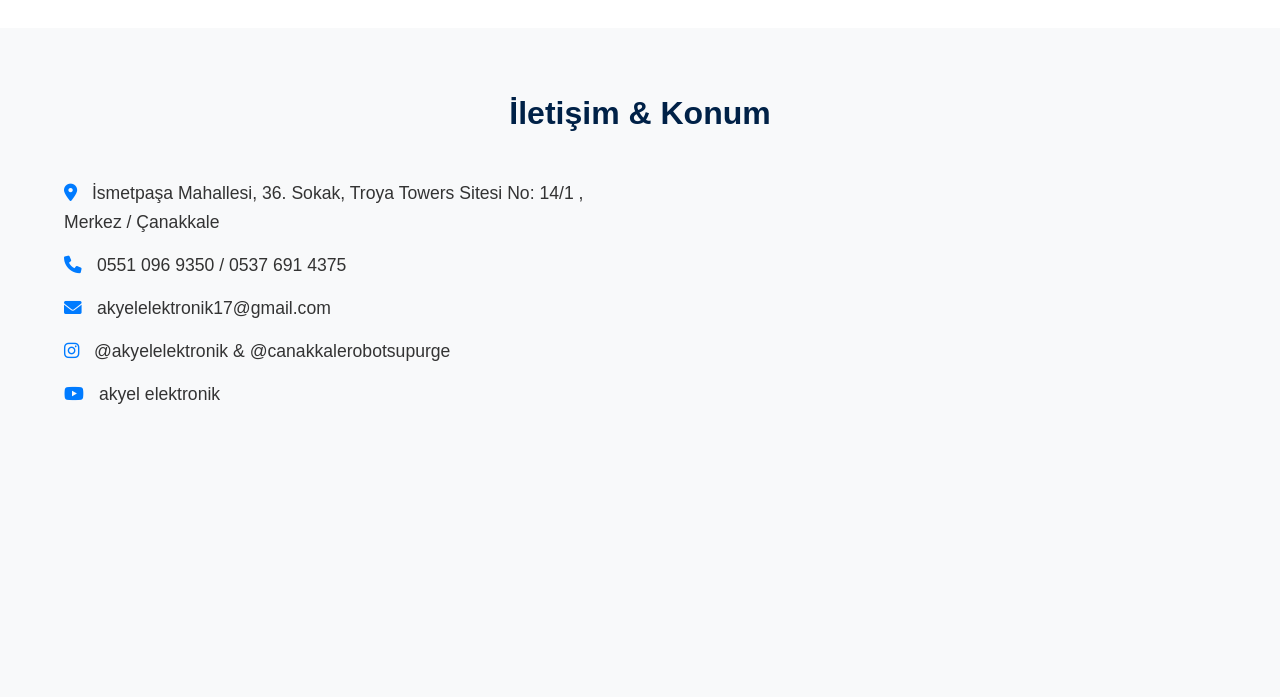
==== commit 88a21671: "Update index.html" ====
--- a/elektronik-servis-demo/index.html
+++ b/elektronik-servis-demo/index.html
@@ -60,7 +60,7 @@
                 <div class="service-card">
                     <i class="fas fa-microchip"></i>
                     <h3>Kart Onarımı</h3>
-                    <p>TV, Bulaşık, Çamaşır makinesi,Kombi, Klima ve daha bir çok elektronik cihaz anakart onarımı.</p>
+                    <p>TV, Bulaşık, Çamaşır makinesi, Kombi, Klima ve daha bir çok elektronik cihaz anakart onarımı.</p>
                 </div>
                 <div class="service-card">
                     <i class="fas fa-battery-full"></i>
